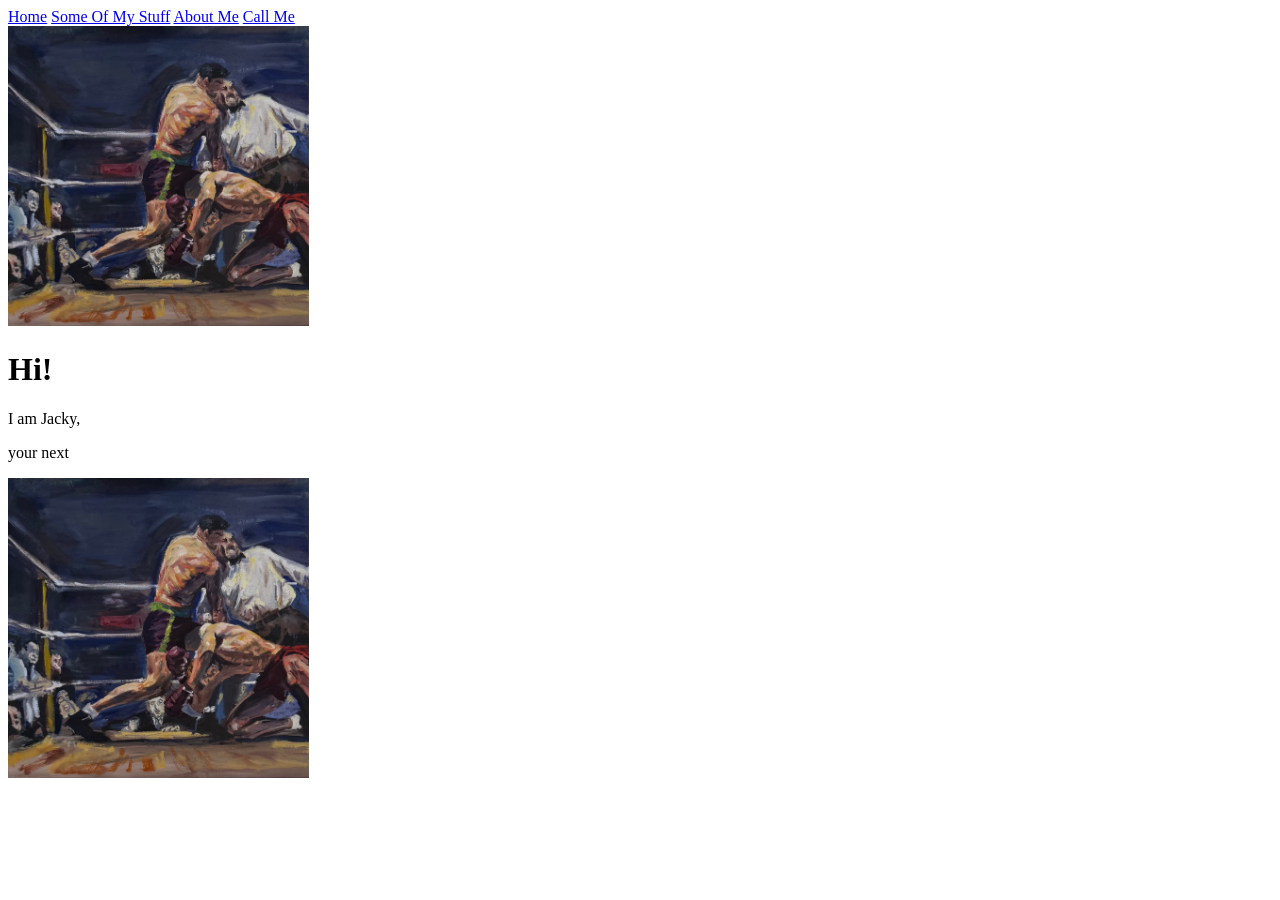
==== index.html @ 66e7a636 "Update html layout" ====
<!DOCTYPE html>
<html lang="en">
    <head>
        <meta charset="UTF-8">
        <meta name="viewport" content="width=device-width, initial-scale=1.0">
        <title>Jacky's Portfolio</title>
        <link rel="stylesheet" href="style.css">
    </head>
<body>
    <header>
        <nav aria-label="Primary">
            <a href="index.html" class="current">Home</a>
            <a href="projects.html">Some Of My Stuff</a>
            <a href="about.html">About Me</a>
            <a href="contact.html">Call Me</a>
        </nav>
    </header>

    <main>
        <img 
            src="assets/boxing.png" 
            alt="Photo of Jacky Lim"
            width="301"
            height="300"
        > 

        <h1>Hi!</h1>
        
        <p class="intro">I am Jacky,</p>
        <p class="intro">your next</p>

        <img 
            src="assets/boxing.png" 
            alt="Photo of Jacky Lim"
            width="301"
            height="300"
        > 
    </main>
    <footer>
        <!-- Footer content -->
    </footer>

</body>
</html>
---- style.css ----
/* Basic styles */

body {
	/* style for body */
}

h1 {
    /* style for h1 */
}

nav a {
    /* style for navigations */
}

footer {
    /* style for footer */
}

.button {
    /* style for buttons*/
}

.projects{

}

/* Specific styles */

nav a.current {
    /* style for current page navigation */
}

/* Interactive states */

nav a:hover,
.button:hover,
.projects:hover {
    /* Hover styles */
}

nav a:focus-visible,
.button:focus-visible,
.projects:focus-visible {
    /* Focus visible styles */
}
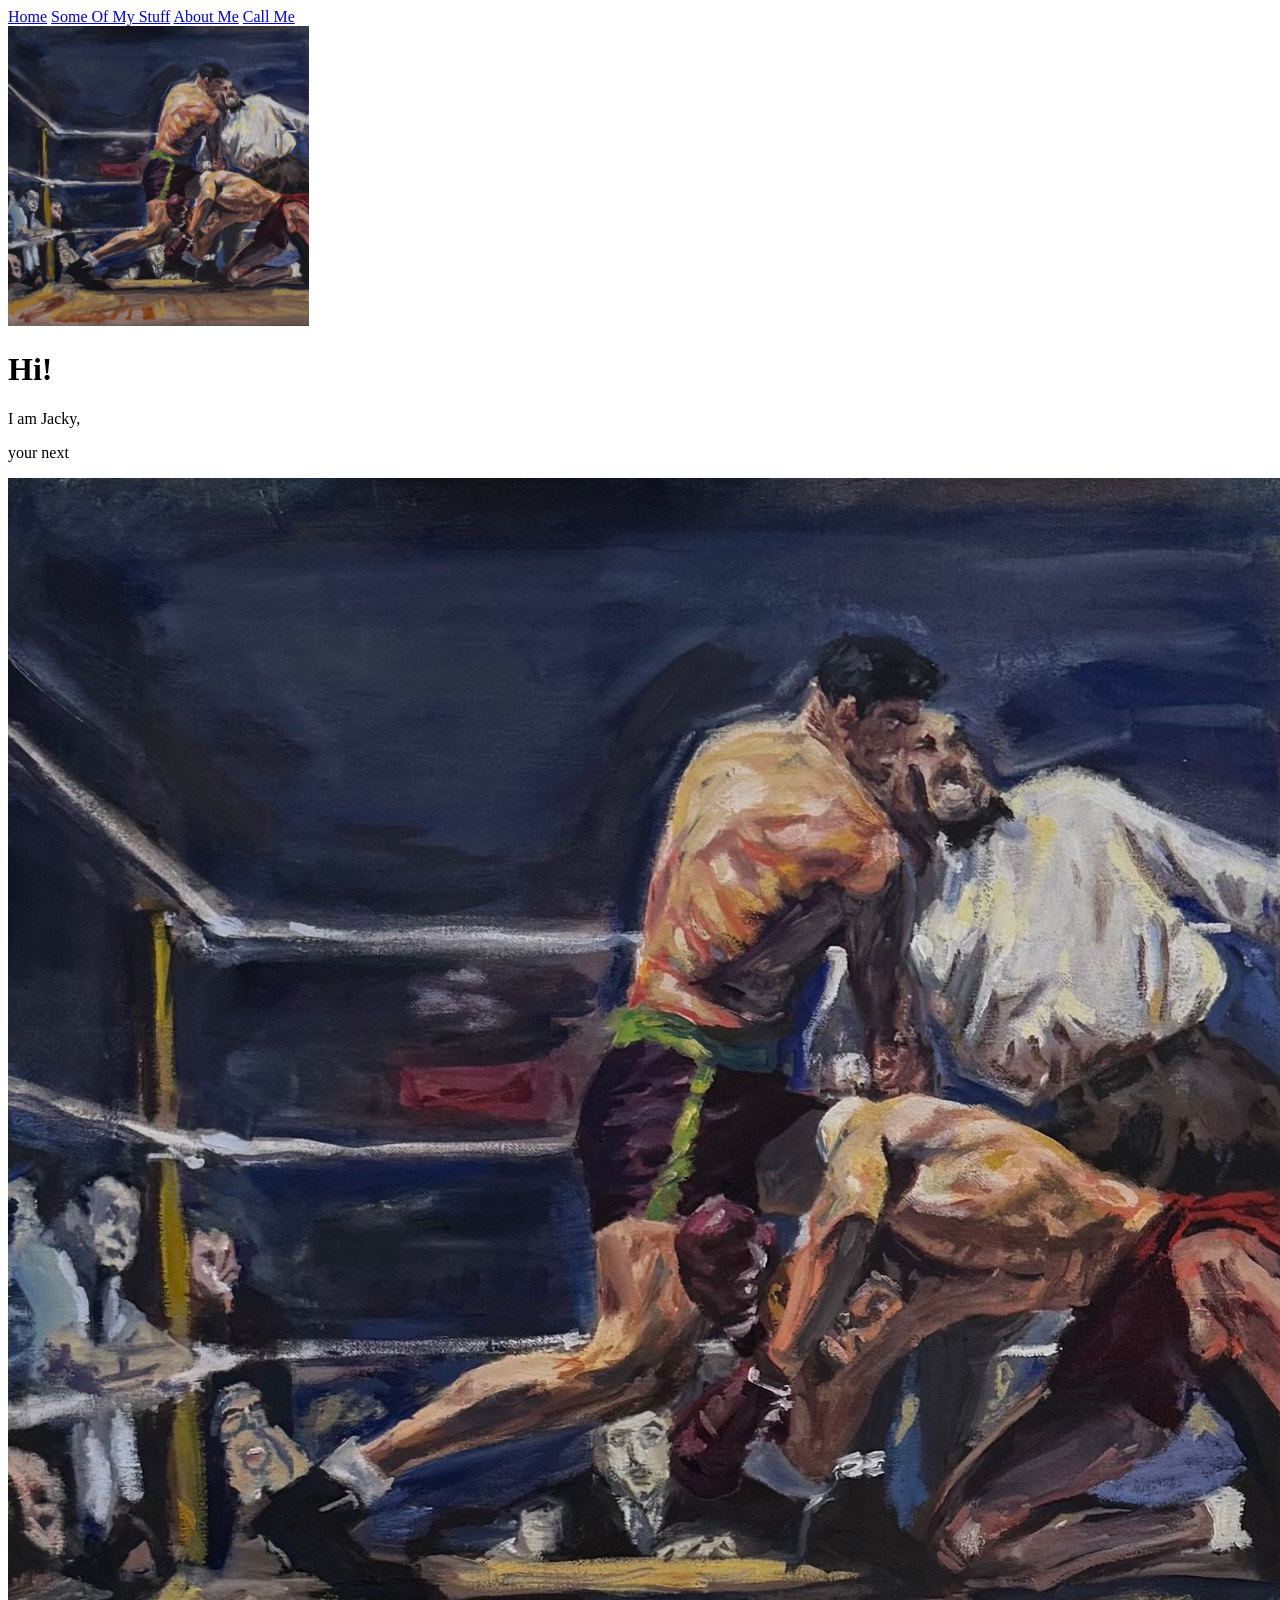
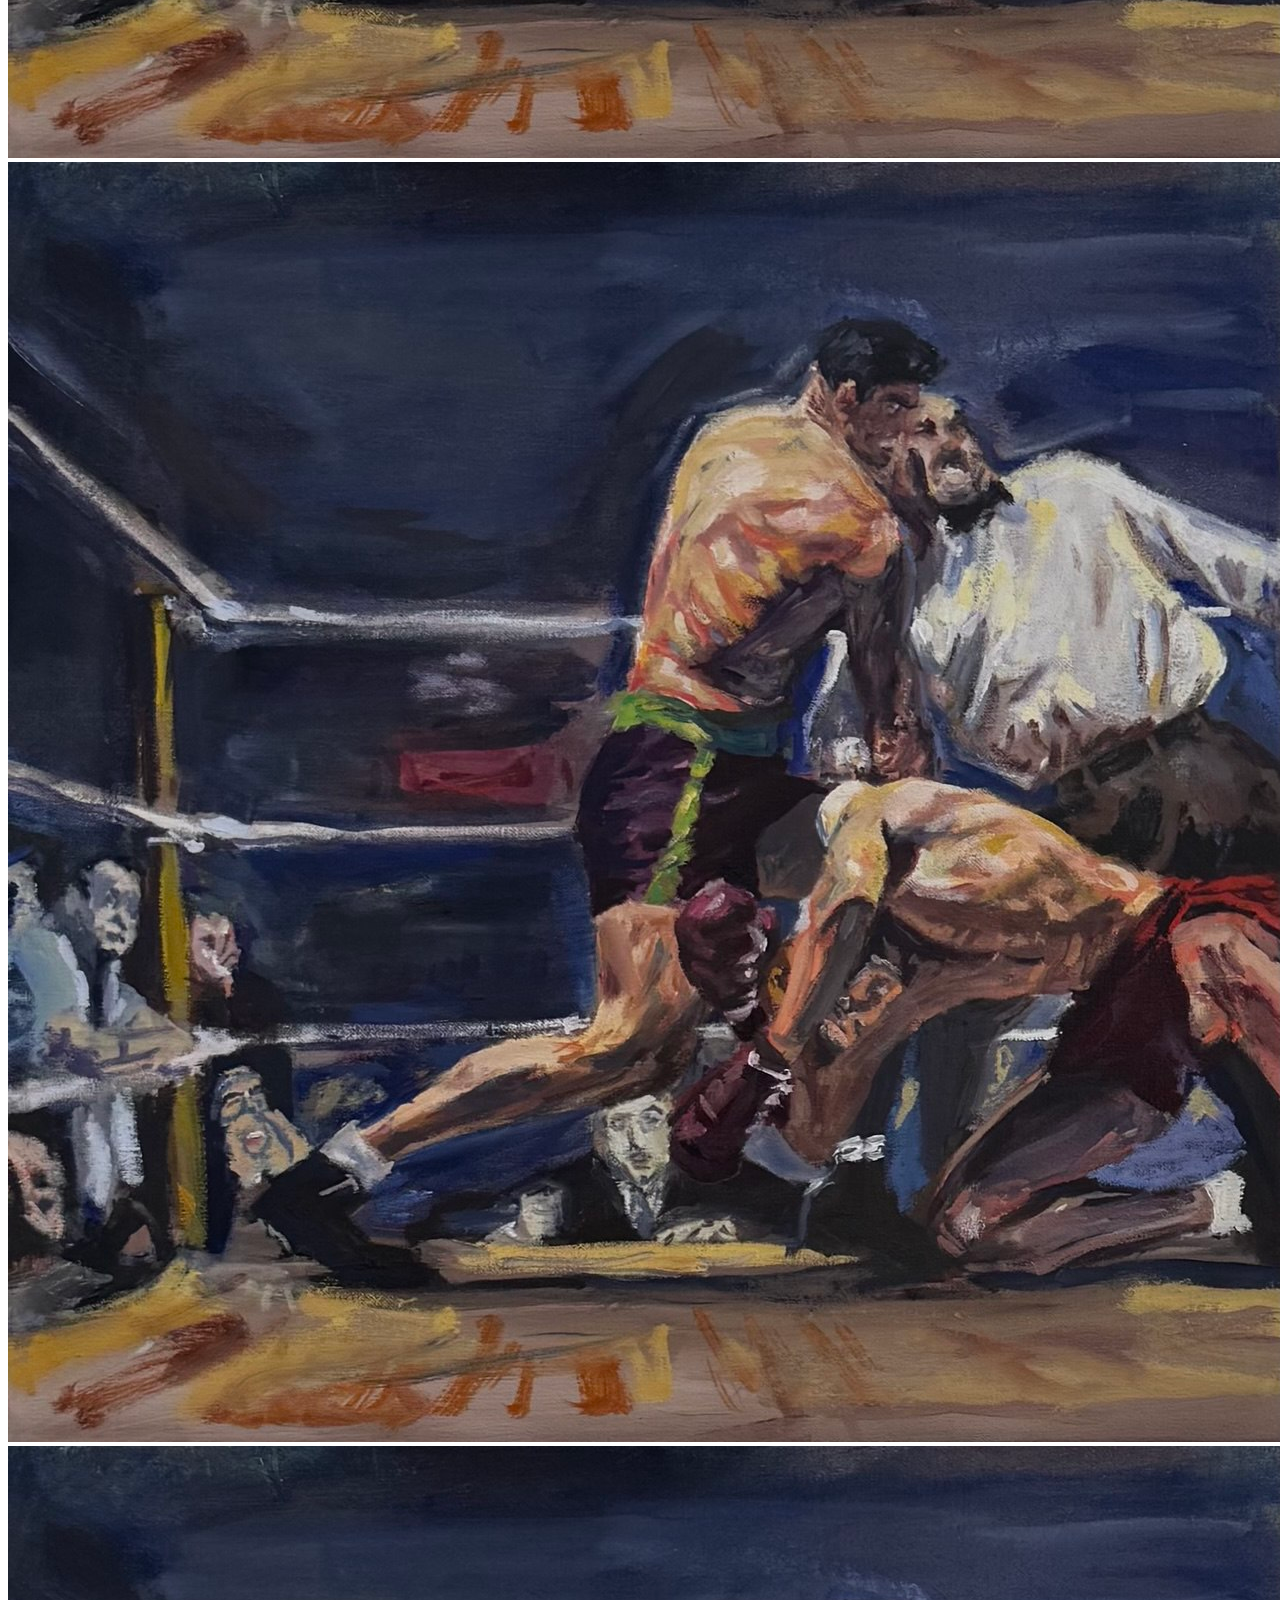
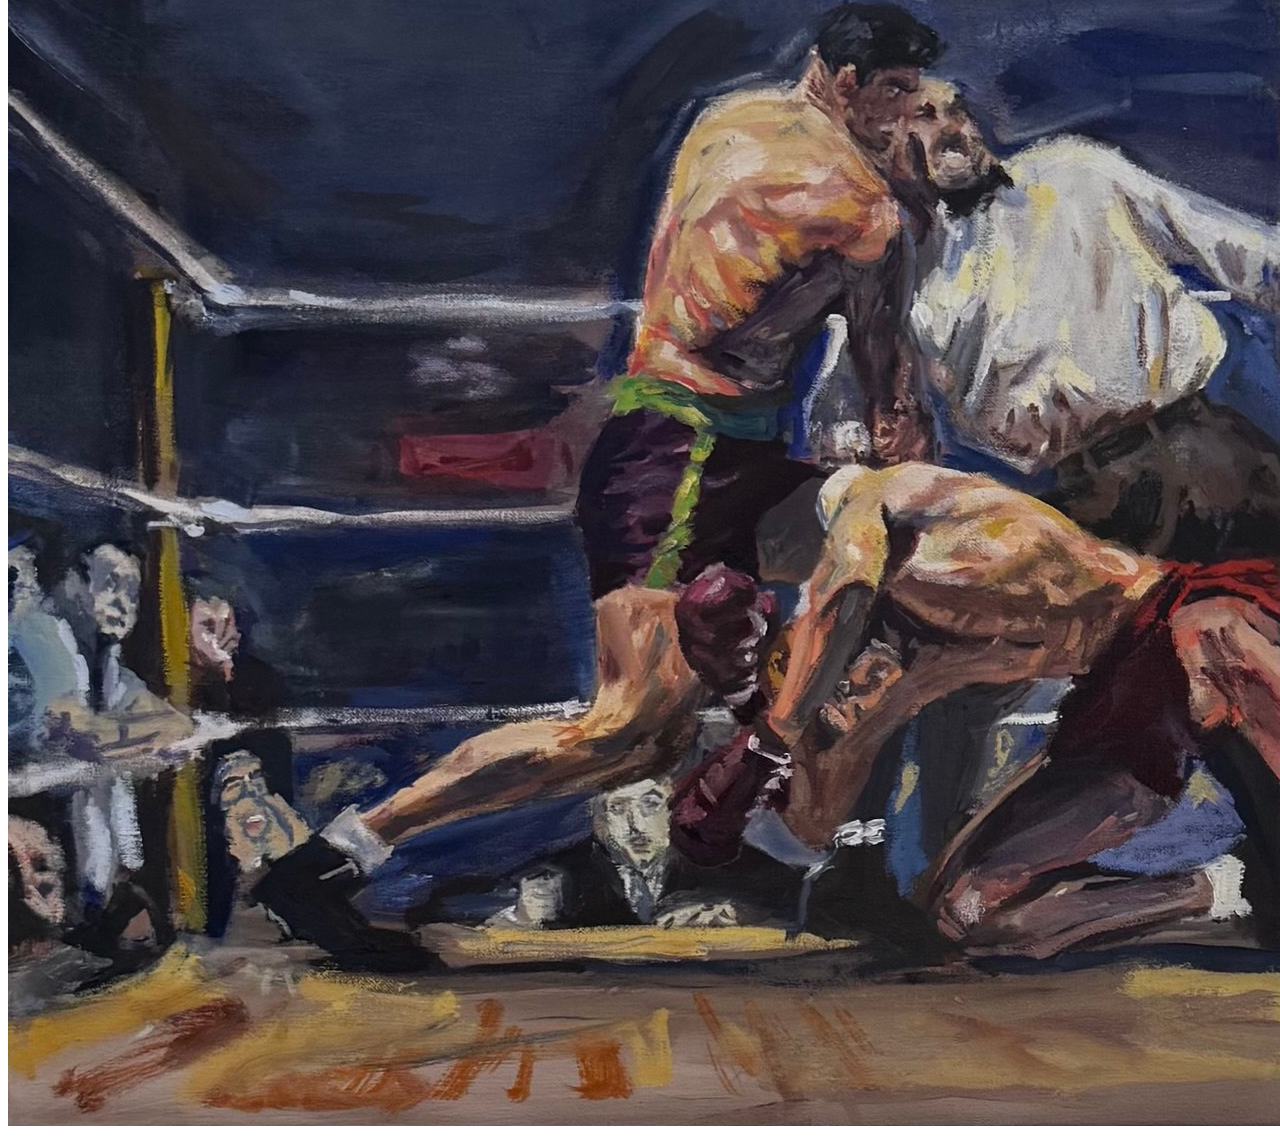
==== commit d9e47705: "Add carousel layout "jobtitle"" ====
--- a/index.html
+++ b/index.html
@@ -29,12 +29,11 @@
         <p class="intro">I am Jacky,</p>
         <p class="intro">your next</p>
 
-        <img 
-            src="assets/boxing.png" 
-            alt="Photo of Jacky Lim"
-            width="301"
-            height="300"
-        > 
+        <div class="JobTitle">
+            <Img id="JobPhoto" src="assets/boxing.png" alt="UI/Ux Designer">
+            <Img id="JobPhoto" src="assets/boxing.png" alt="Graphic Designer">
+            <Img id="JobPhoto" src="assets/boxing.png" alt="Creative Director"> 
+        </div>
     </main>
     <footer>
         <!-- Footer content -->
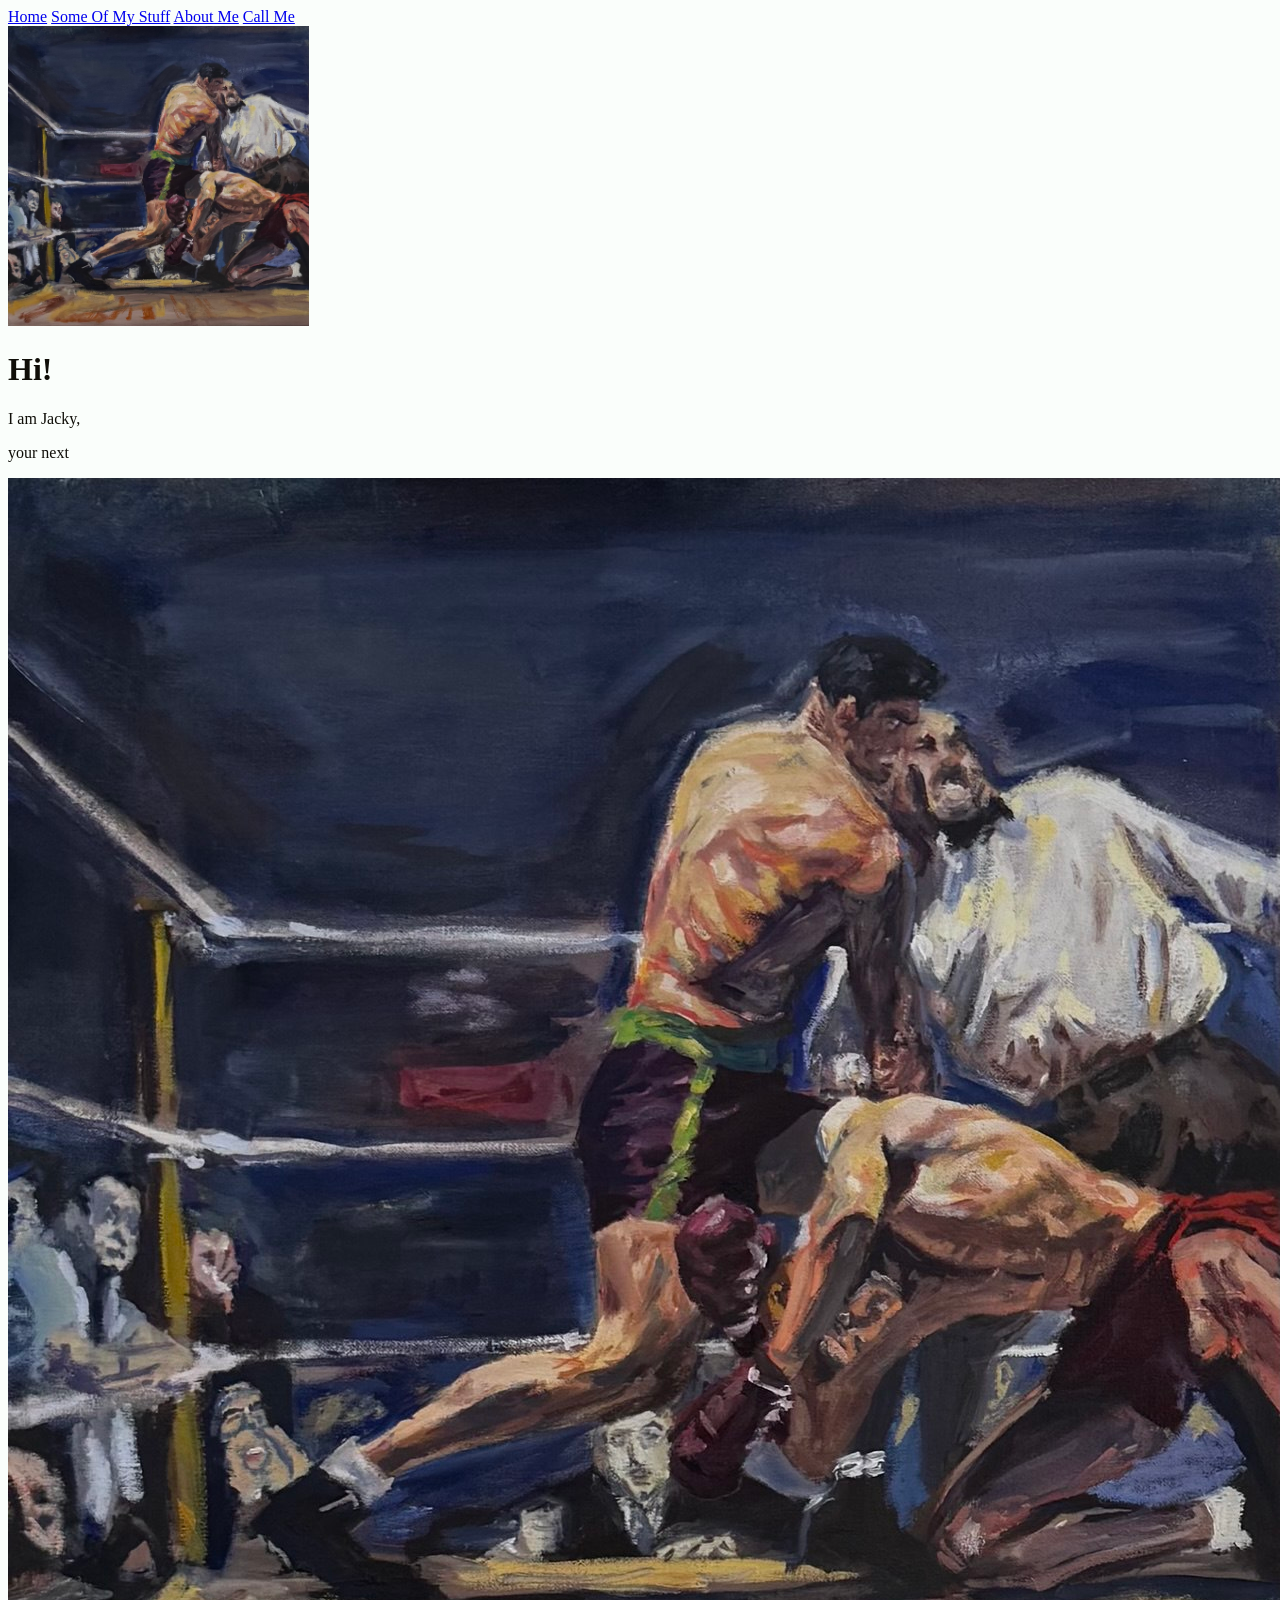
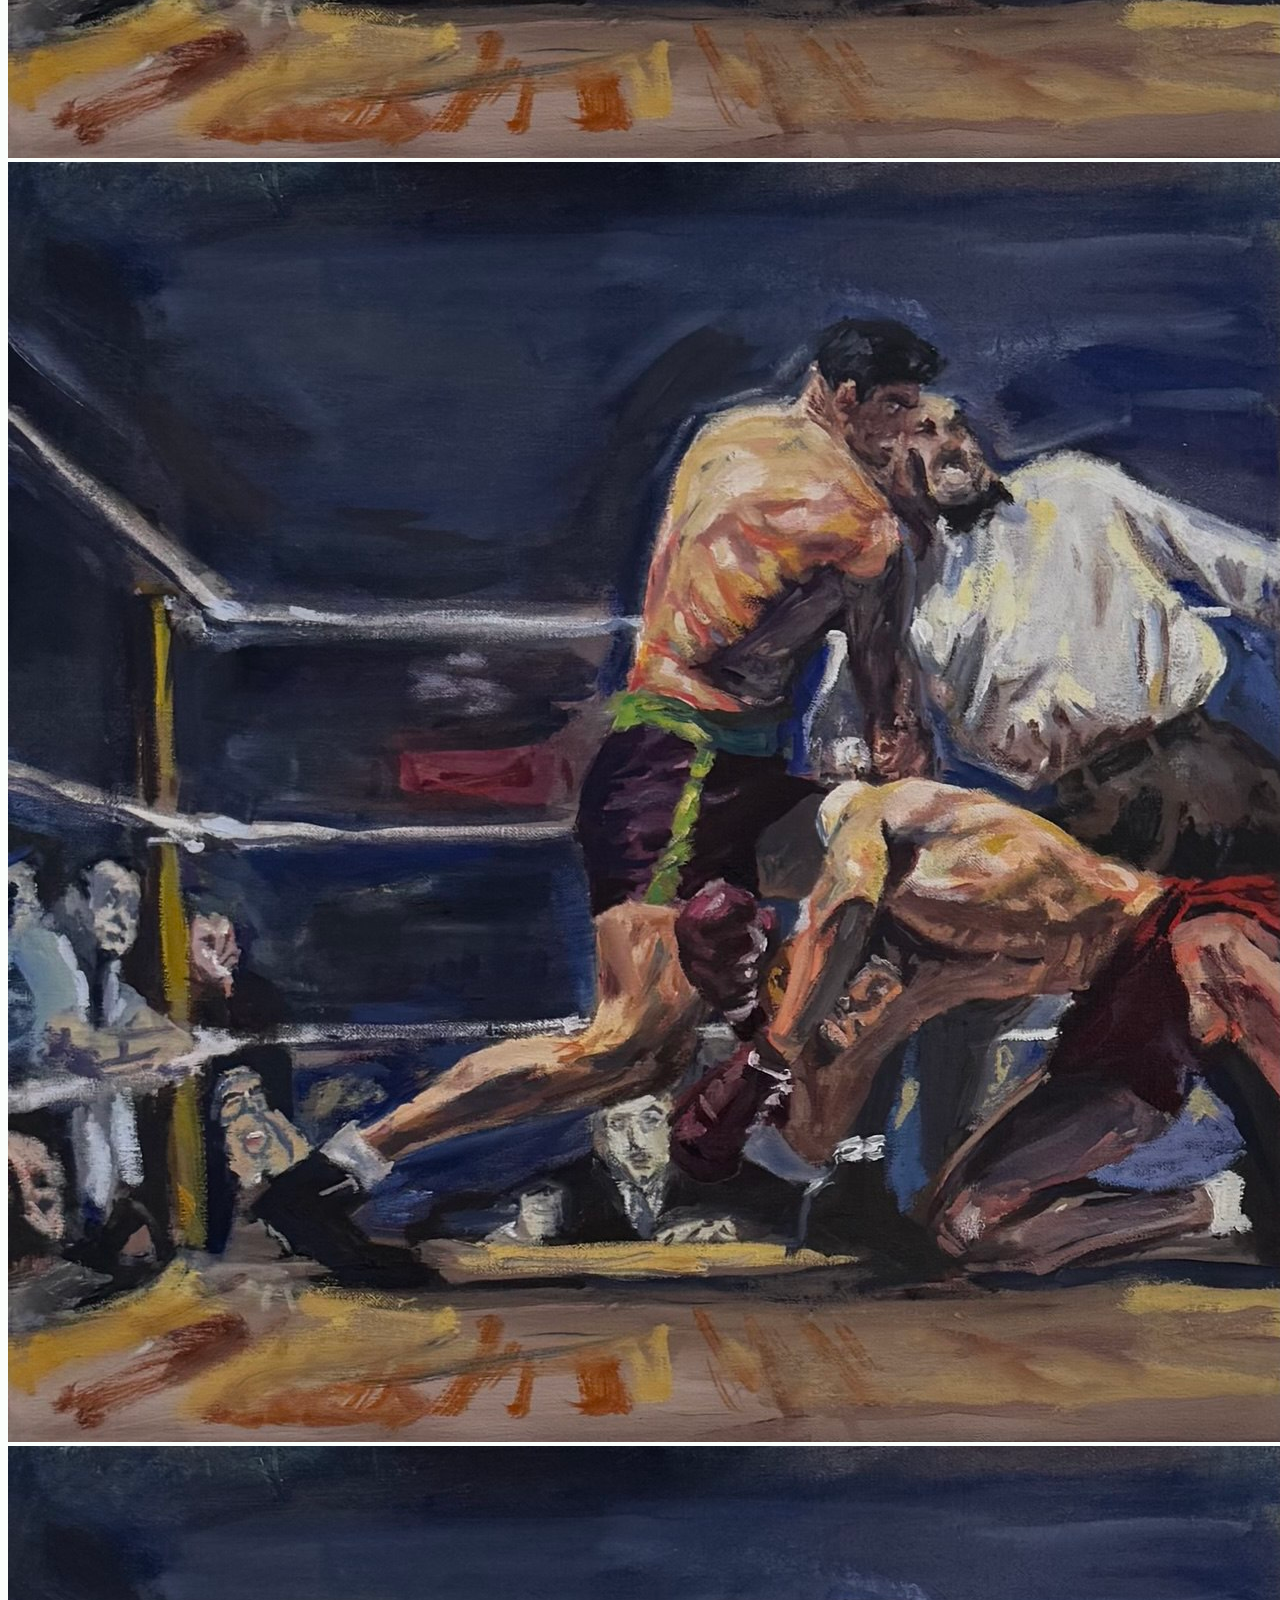
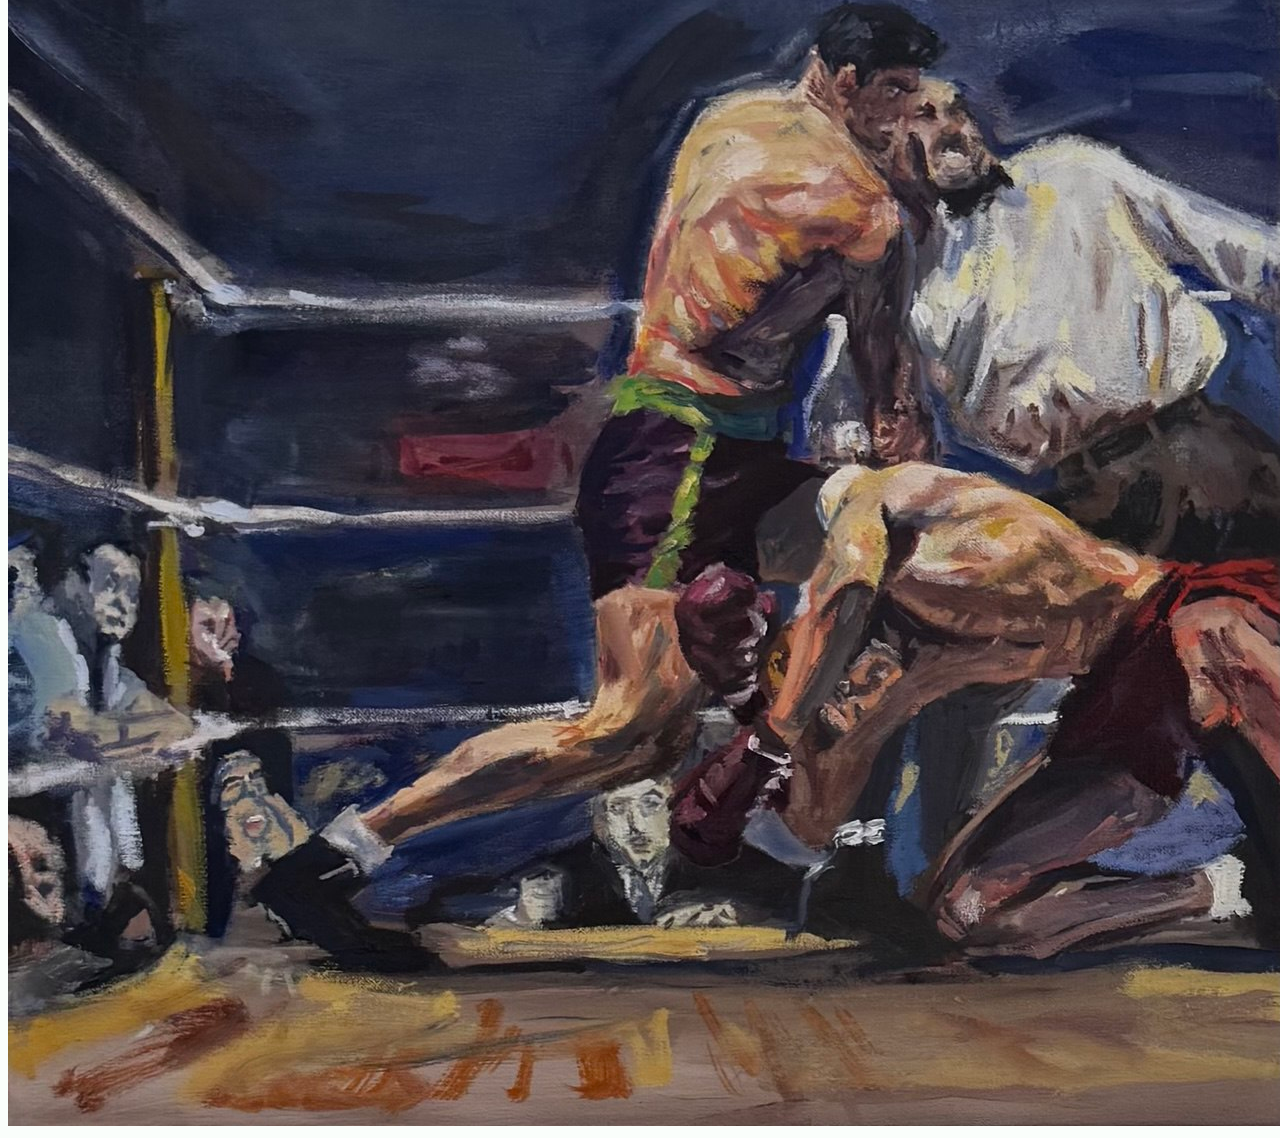
==== commit abfd2443: "update formatting" ====
--- a/index.html
+++ b/index.html
@@ -6,15 +6,16 @@
         <title>Jacky's Portfolio</title>
         <link rel="stylesheet" href="style.css">
     </head>
-<body>
-    <header>
-        <nav aria-label="Primary">
-            <a href="index.html" class="current">Home</a>
-            <a href="projects.html">Some Of My Stuff</a>
-            <a href="about.html">About Me</a>
-            <a href="contact.html">Call Me</a>
-        </nav>
-    </header>
+
+    <body>
+        <header>
+            <nav aria-label="Primary">
+                <a href="index.html" class="current">Home</a>
+                <a href="projects.html">Some Of My Stuff</a>
+                <a href="about.html">About Me</a>
+                <a href="contact.html">Call Me</a>
+            </nav>
+        </header>
 
     <main>
         <img 
@@ -35,9 +36,9 @@
             <Img id="JobPhoto" src="assets/boxing.png" alt="Creative Director"> 
         </div>
     </main>
+
     <footer>
         <!-- Footer content -->
     </footer>
-
-</body>
+    </body>
 </html>
--- a/style.css
+++ b/style.css
@@ -1,7 +1,13 @@
+:root {
+    --background: #fafefb;
+    --markerBlue: #002baa;
+    --matteBlack: #0f0e08;
+}
+
 /* Basic styles */
-
 body {
-	/* style for body */
+	background-color: var(--background);
+    color: var(--matteBlack)
 }
 
 h1 {
@@ -25,21 +31,19 @@
 }
 
 /* Specific styles */
-
 nav a.current {
     /* style for current page navigation */
 }
 
 /* Interactive states */
-
 nav a:hover,
 .button:hover,
 .projects:hover {
-    /* Hover styles */
+    color: var(--markerBlue)
 }
 
 nav a:focus-visible,
 .button:focus-visible,
 .projects:focus-visible {
-    /* Focus visible styles */
+    color: var(--markerBlue)
 }
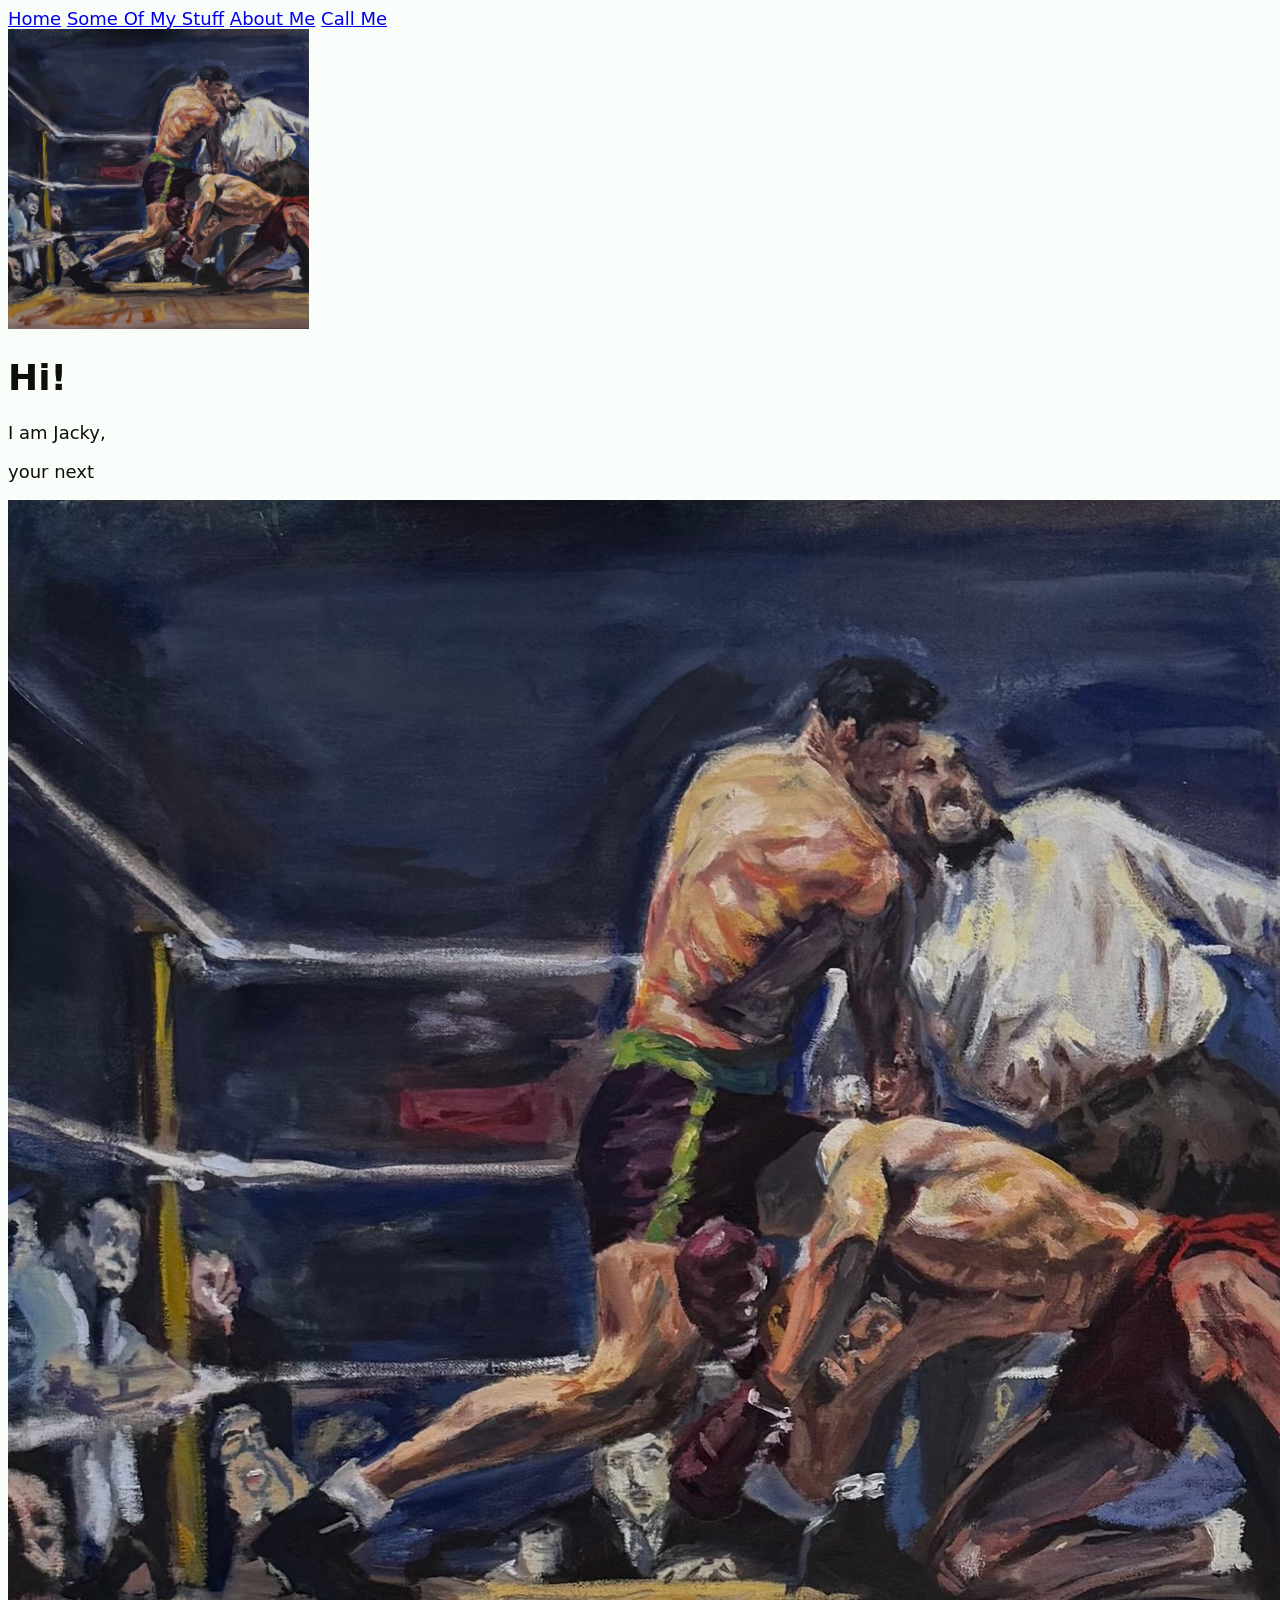
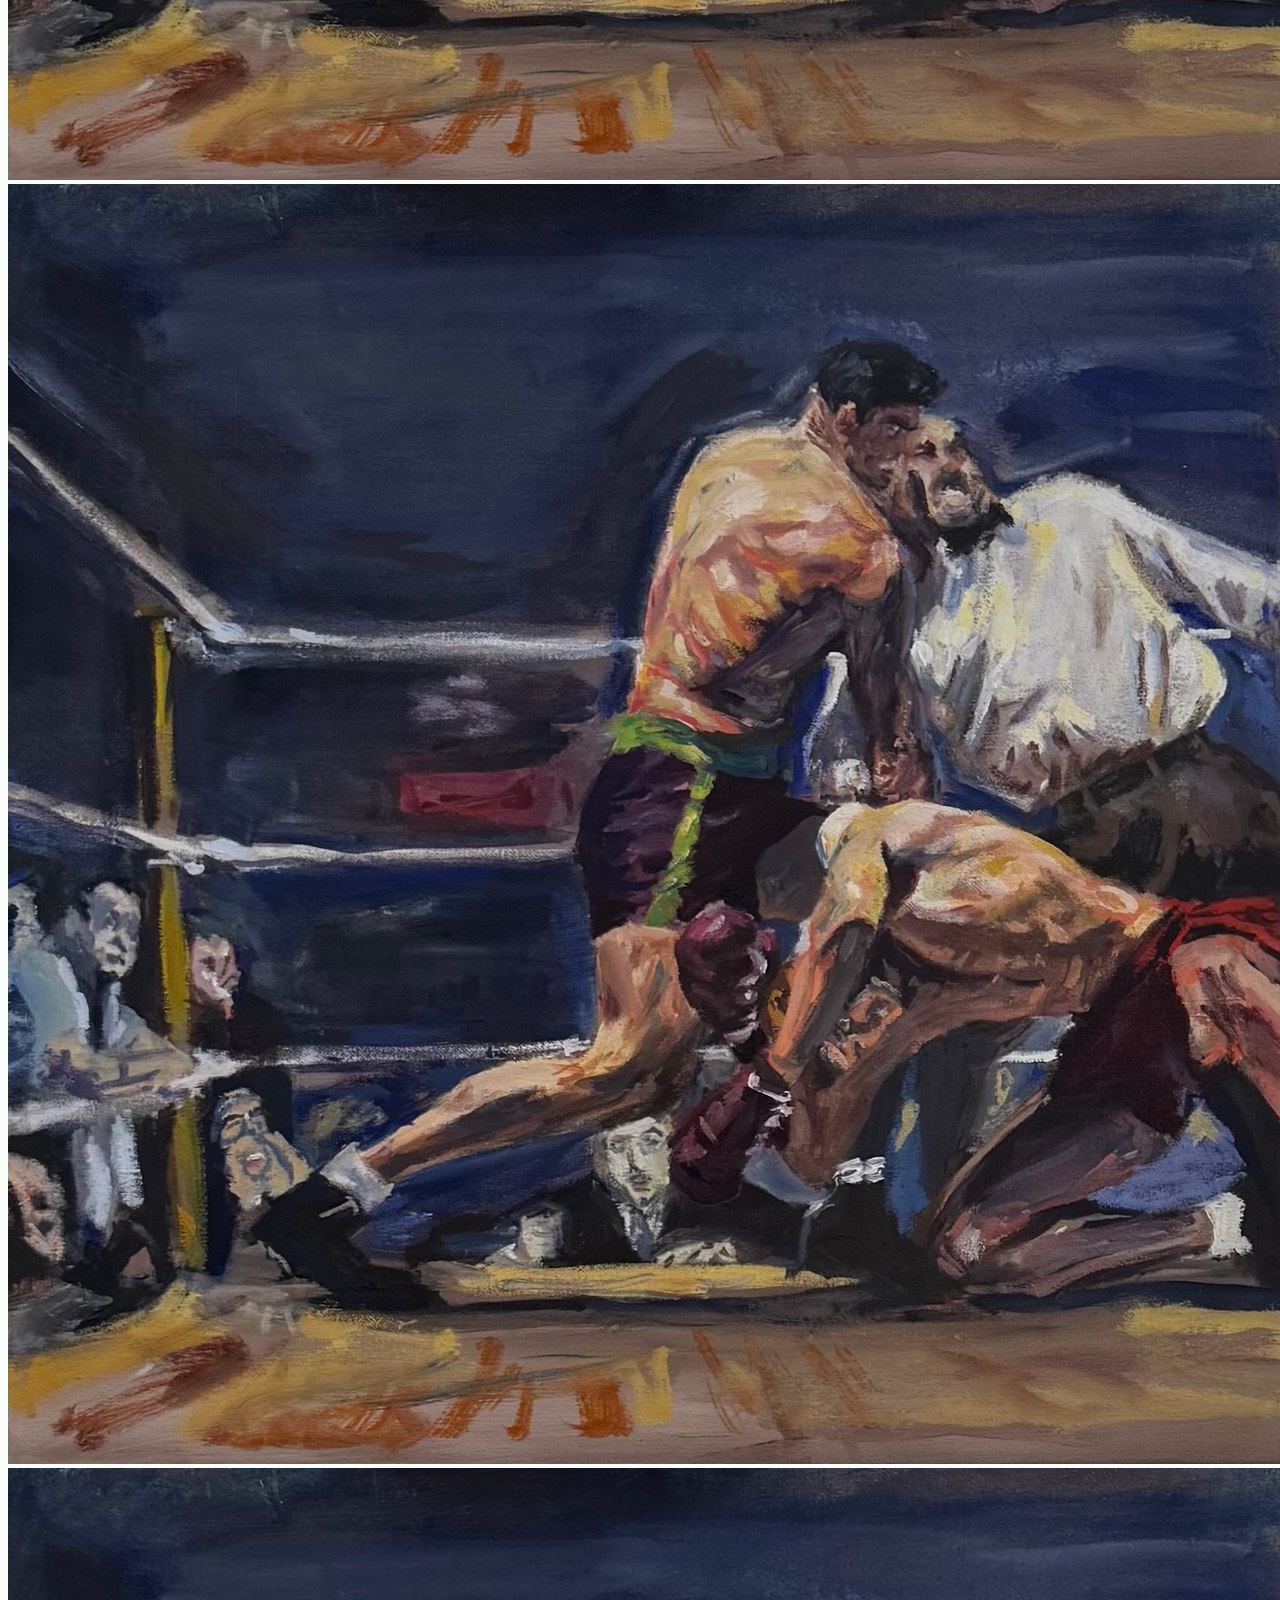
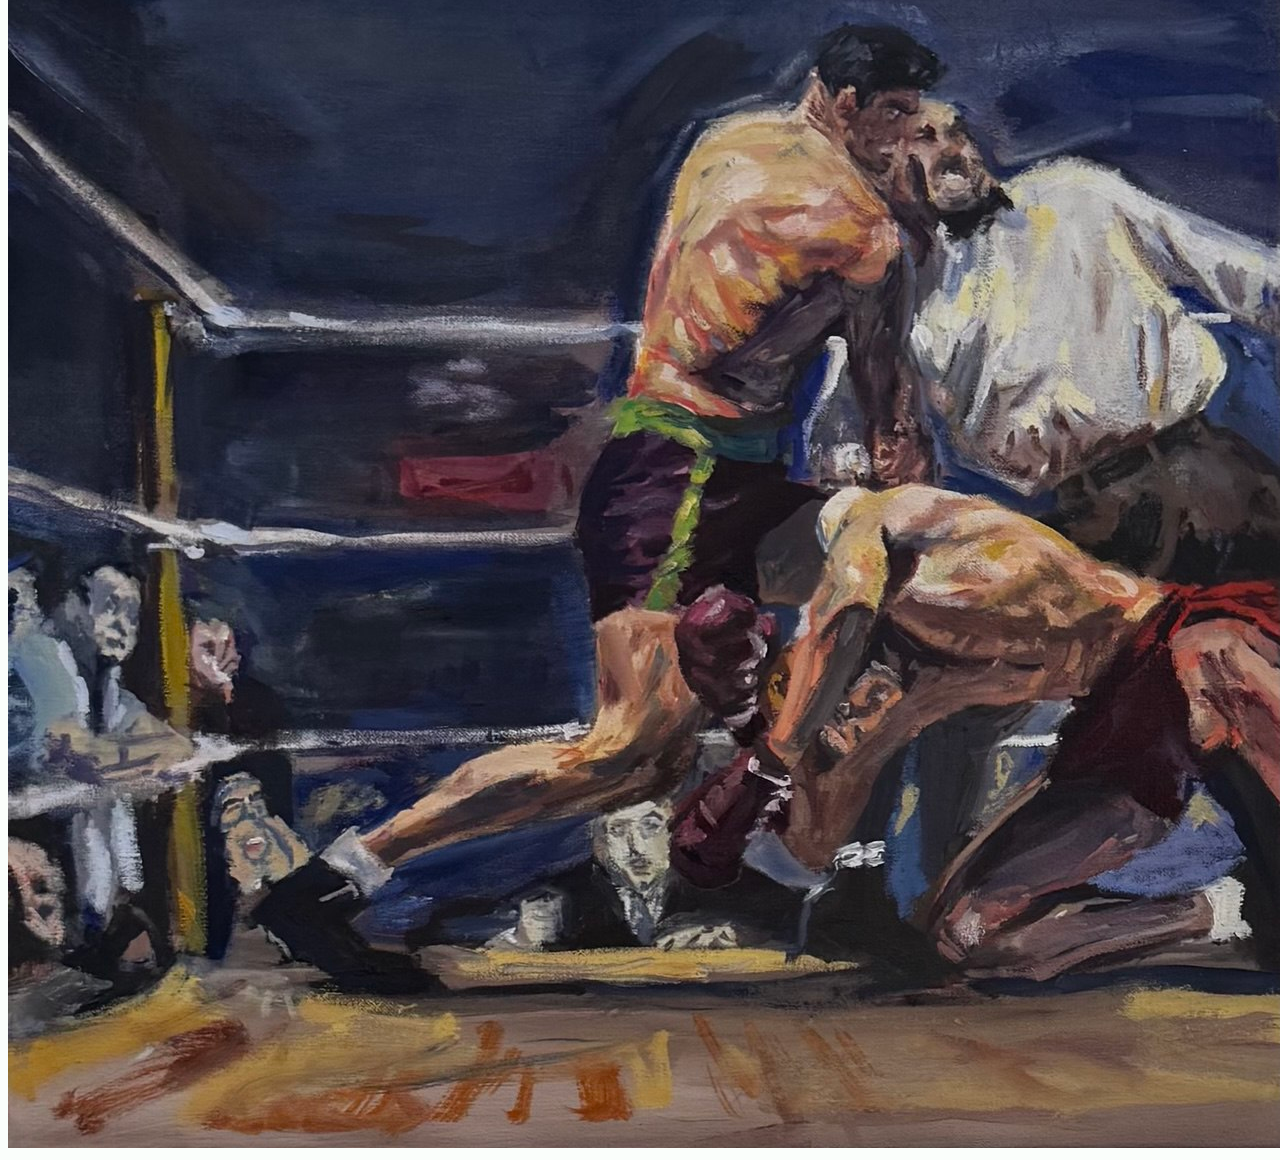
==== commit b1a1c123: "clean syntax" ====
--- a/index.html
+++ b/index.html
@@ -18,12 +18,10 @@
         </header>
 
     <main>
-        <img 
-            src="assets/boxing.png" 
+        <img src="assets/boxing.png" 
             alt="Photo of Jacky Lim"
             width="301"
-            height="300"
-        > 
+            height="300"> 
 
         <h1>Hi!</h1>
         
--- a/style.css
+++ b/style.css
@@ -1,17 +1,26 @@
+* { box-sizing: border-box; }
+
 :root {
+    /* Color System */
     --background: #fafefb;
-    --markerBlue: #002baa;
-    --matteBlack: #0f0e08;
+    --marker-blue: #002baa;
+    --matte-black: #0f0e08;
+    /* Font System Stack */
+    --font-size-small: 0.875rem;
+    --font-size-normal: 1.125rem;
+    --font-size-large: 1.4rem;
+    --font-height-small: 1.25;
+    --font-height-normal: 1.5;
 }
 
-/* Basic styles */
+/* //Basic styles// */
 body {
+        /* download google sans flex */
+    font-family: system-ui, -apple-system, BlinkMacSystemFont, 'Segoe UI', Roboto, Oxygen, Ubuntu, Cantarell, 'Open Sans', 'Helvetica Neue', sans-serif;
 	background-color: var(--background);
-    color: var(--matteBlack)
-}
-
-h1 {
-    /* style for h1 */
+        /* background-image: url(assets/StandinBG.webp); */
+    color: var(--matte-black);
+    font-size: var(--font-size-normal);
 }
 
 nav a {
@@ -26,9 +35,35 @@
     /* style for buttons*/
 }
 
-.projects{
+/*//Projects Styles//*/
+    /* Projects Labels */
+figcaption {
+    text-align: center;
+    padding: 0.75rem;
+}
+    /* Projects Page Horizontal Scroll */
+.projects {
+    display: flex;
+    overflow-x: auto;
+    gap: 1.25rem;
+    align-items: flex-end;
+}
 
+/*//About Styles//*/
+    /* About Segments */
+.about-section{
+    display: flex;
+    align-items: center;
+    gap: 1rem;
 }
+    /* About Fonts */
+.about-text {
+    font-size: var(--font-size-large);
+    line-height: var(--font-height-small);
+    max-width: 26ch;
+    text-align: center;
+}
+
 
 /* Specific styles */
 nav a.current {
@@ -39,11 +74,11 @@
 nav a:hover,
 .button:hover,
 .projects:hover {
-    color: var(--markerBlue)
+    color: var(--marker-blue);
 }
 
 nav a:focus-visible,
 .button:focus-visible,
 .projects:focus-visible {
-    color: var(--markerBlue)
+    color: var(--marker-blue);
 }
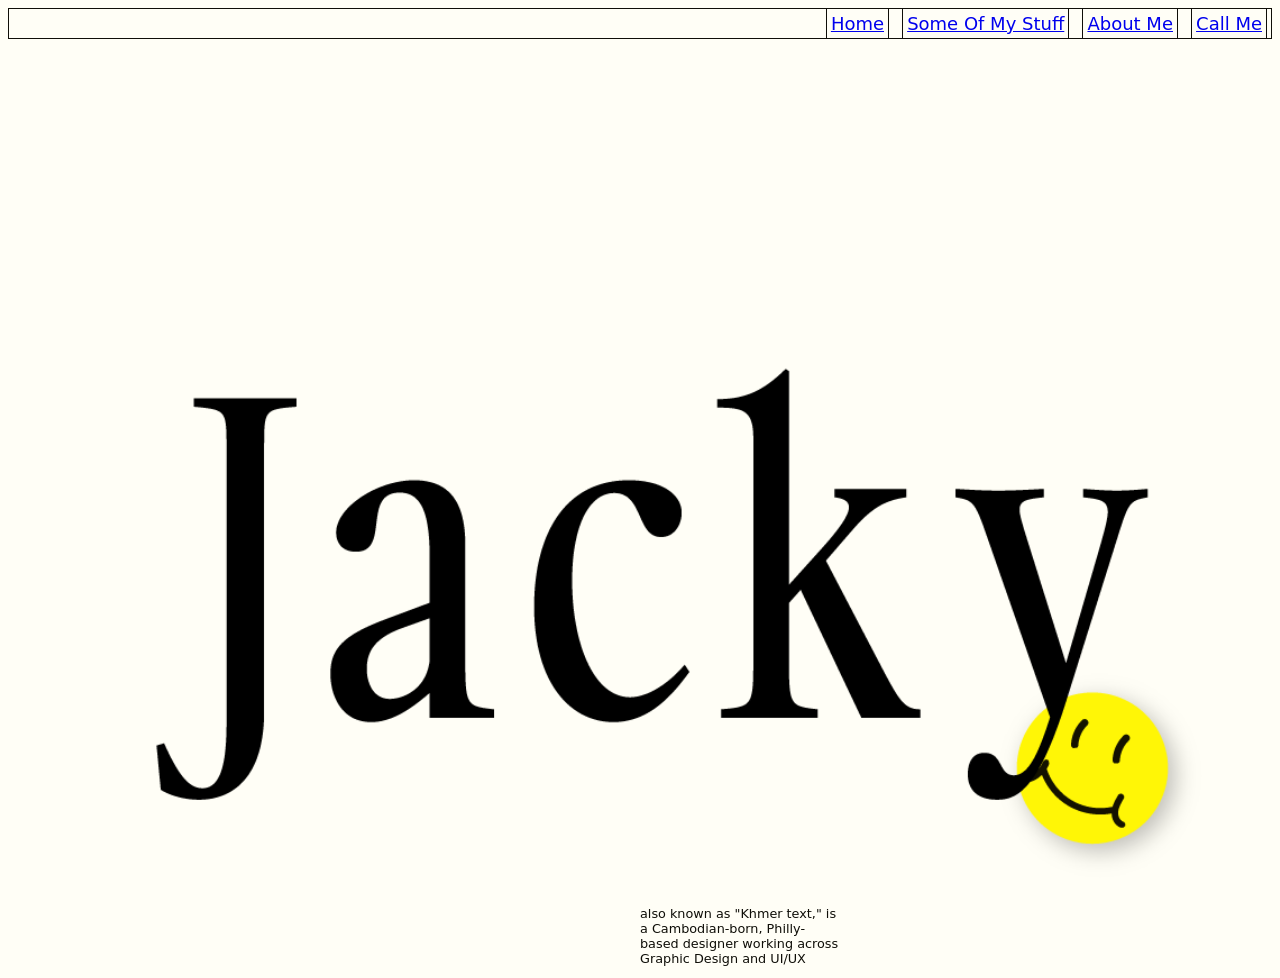
==== commit 6a5028c0: "improve index" ====
--- a/index.html
+++ b/index.html
@@ -18,21 +18,15 @@
         </header>
 
     <main>
-        <img src="assets/boxing.png" 
-            alt="Photo of Jacky Lim"
-            width="301"
-            height="300"> 
-
-        <h1>Hi!</h1>
-        
-        <p class="intro">I am Jacky,</p>
-        <p class="intro">your next</p>
-
-        <div class="JobTitle">
-            <Img id="JobPhoto" src="assets/boxing.png" alt="UI/Ux Designer">
-            <Img id="JobPhoto" src="assets/boxing.png" alt="Graphic Designer">
-            <Img id="JobPhoto" src="assets/boxing.png" alt="Creative Director"> 
-        </div>
+        <section class="hero-section">
+            <img src="assets/NameTitle.png" 
+                alt="Jacky"
+                class="center-img"
+                width="301"
+                >
+                
+            <p class="small-text">also known as "Khmer text," is a Cambodian-born, Philly-based designer working across Graphic Design and UI/UX</p>
+        </section>
     </main>
 
     <footer>
--- a/style.css
+++ b/style.css
@@ -1,16 +1,25 @@
-* { box-sizing: border-box; }
+/* Apply to All */
+* { 
+    box-sizing: border-box; 
+}
 
+/* Styling Token */
 :root {
     /* Color System */
-    --background: #fafefb;
+    --background: #fffef6;
     --marker-blue: #002baa;
     --matte-black: #0f0e08;
     /* Font System Stack */
-    --font-size-small: 0.875rem;
+    --font-size-small: .8rem;
     --font-size-normal: 1.125rem;
     --font-size-large: 1.4rem;
-    --font-height-small: 1.25;
-    --font-height-normal: 1.5;
+    --font-height-small: 1.25rem;
+    --font-height-normal: 1.5rem;
+    /* Spacing System */
+    --space-small: .5rem;
+    --space-base: 1rem;
+    --space-large: 1.5rem;
+    --space-huge: 3rem;
 }
 
 /* //Basic styles// */
@@ -20,11 +29,20 @@
 	background-color: var(--background);
         /* background-image: url(assets/StandinBG.webp); */
     color: var(--matte-black);
-    font-size: var(--font-size-normal);
+}
+
+/* //Main Styles// */
+nav{
+    text-align: right;
+    padding: calc(var(--space-small)/2);
+    border: 1px solid var(--matte-black);
 }
 
 nav a {
-    /* style for navigations */
+    font-size: var(--font-size-normal);
+    margin-left: var(--space-small);
+    padding: calc(var(--space-small)/2);
+    border: 1px solid var(--matte-black);
 }
 
 footer {
@@ -35,13 +53,20 @@
     /* style for buttons*/
 }
 
+/*//Index Styles//*/
+
+.center-img {
+    display: block;
+    width: 100%;
+    margin-inline: auto;
+}
 /*//Projects Styles//*/
-    /* Projects Labels */
+/* Projects Labels */
 figcaption {
     text-align: center;
     padding: 0.75rem;
 }
-    /* Projects Page Horizontal Scroll */
+/* Projects Page Horizontal Scroll */
 .projects {
     display: flex;
     overflow-x: auto;
@@ -50,13 +75,13 @@
 }
 
 /*//About Styles//*/
-    /* About Segments */
+/* About Segments */
 .about-section{
     display: flex;
     align-items: center;
     gap: 1rem;
 }
-    /* About Fonts */
+/* About Fonts */
 .about-text {
     font-size: var(--font-size-large);
     line-height: var(--font-height-small);
@@ -81,4 +106,15 @@
 .button:focus-visible,
 .projects:focus-visible {
     color: var(--marker-blue);
-}+}
+
+.small-text {
+    font-size: var(--font-size-small);
+    /* margin-left: calc(var(--space-huge)*3); */
+    margin-left: 50%;
+    max-width: 25ch;
+}
+
+.hero-section{
+    margin-top: 30vh;
+}
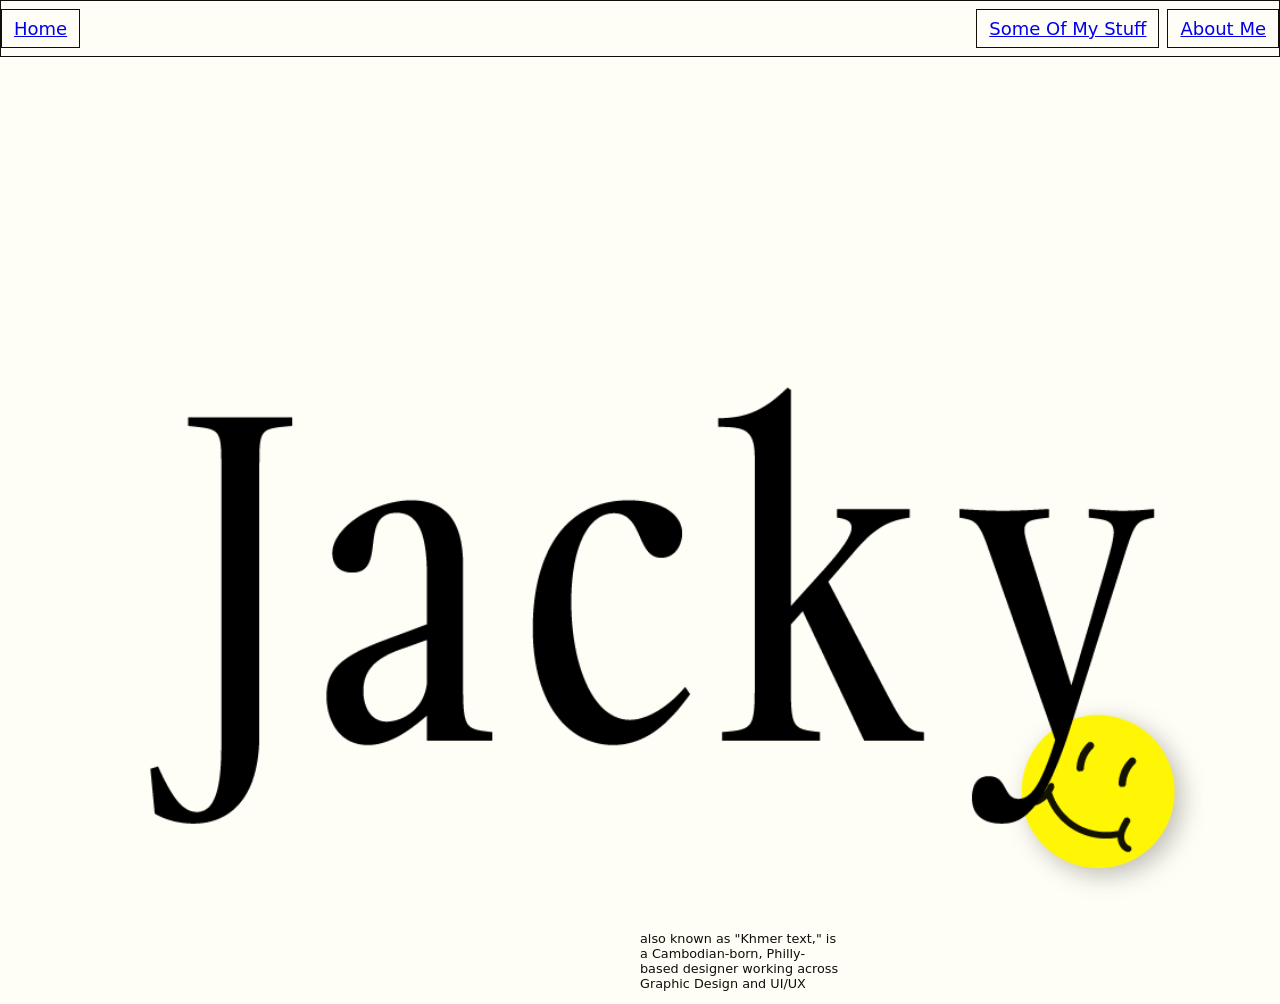
==== commit 8c9b2715: "remove contact" ====
--- a/index.html
+++ b/index.html
@@ -10,10 +10,9 @@
     <body>
         <header>
             <nav aria-label="Primary">
-                <a href="index.html" class="current">Home</a>
+                <a href="index.html" class="logo">Home</a>
                 <a href="projects.html">Some Of My Stuff</a>
                 <a href="about.html">About Me</a>
-                <a href="contact.html">Call Me</a>
             </nav>
         </header>
 
--- a/style.css
+++ b/style.css
@@ -29,20 +29,27 @@
 	background-color: var(--background);
         /* background-image: url(assets/StandinBG.webp); */
     color: var(--matte-black);
+    margin: 0;
 }
 
 /* //Main Styles// */
 nav{
-    text-align: right;
-    padding: calc(var(--space-small)/2);
+    display: flex;
+    align-items: center;
+    padding: .5rem 0 .5rem;
     border: 1px solid var(--matte-black);
 }
 
 nav a {
     font-size: var(--font-size-normal);
     margin-left: var(--space-small);
-    padding: calc(var(--space-small)/2);
+    padding: .5rem .75rem .5rem;
     border: 1px solid var(--matte-black);
+}
+
+nav a.logo {
+    margin-left: 0;
+    margin-right: auto;
 }
 
 footer {
@@ -89,12 +96,6 @@
     text-align: center;
 }
 
-
-/* Specific styles */
-nav a.current {
-    /* style for current page navigation */
-}
-
 /* Interactive states */
 nav a:hover,
 .button:hover,
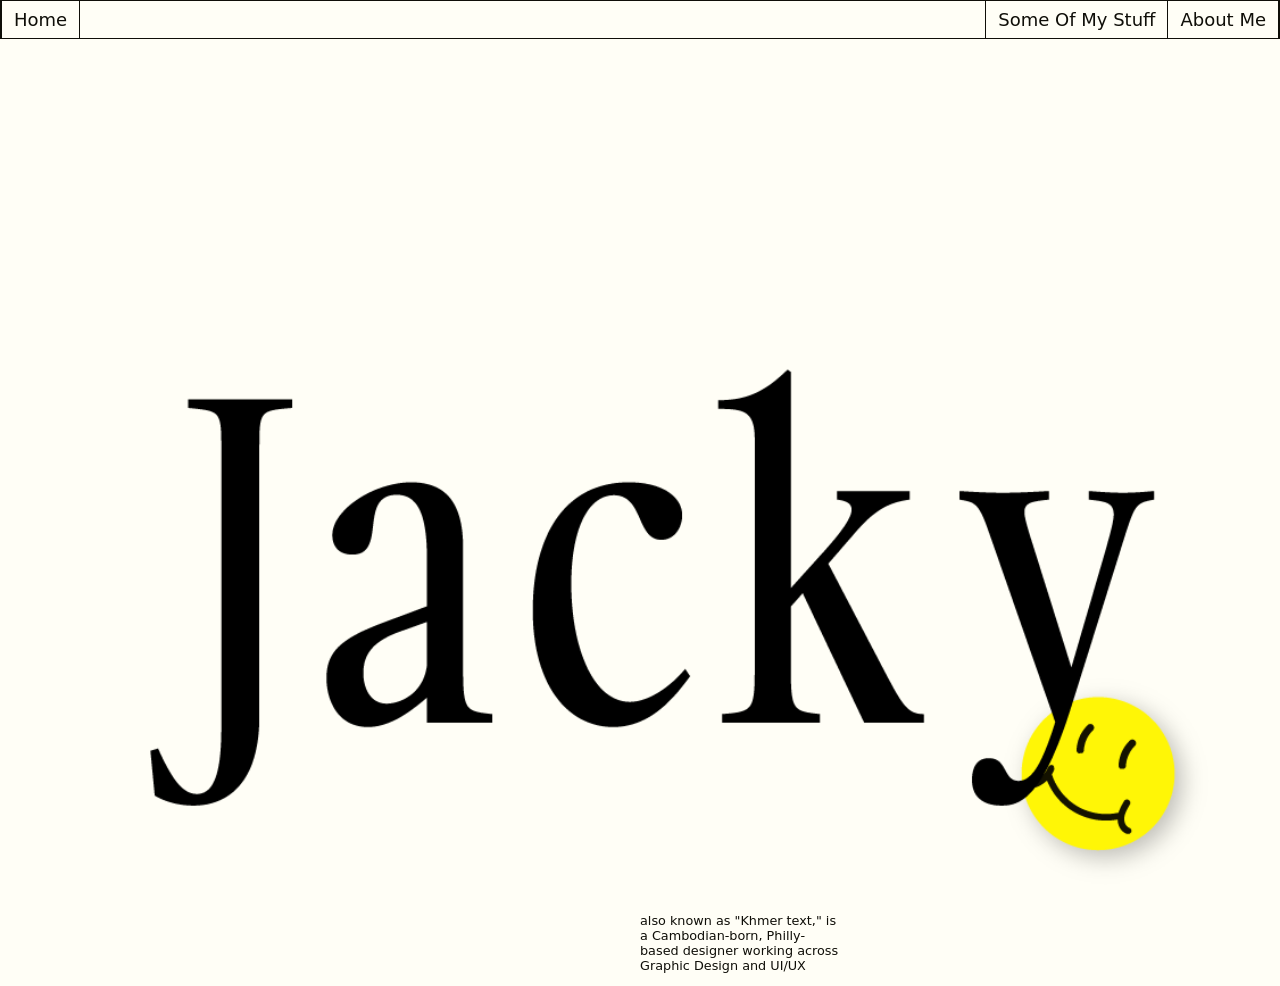
==== commit 727fe25e: "fix margin add link style" ====
--- a/index.html
+++ b/index.html
@@ -12,7 +12,7 @@
             <nav aria-label="Primary">
                 <a href="index.html" class="logo">Home</a>
                 <a href="projects.html">Some Of My Stuff</a>
-                <a href="about.html">About Me</a>
+                <a href="about.html" class="about-link">About Me</a>
             </nav>
         </header>
 
--- a/style.css
+++ b/style.css
@@ -36,15 +36,23 @@
 nav{
     display: flex;
     align-items: center;
-    padding: .5rem 0 .5rem;
+    padding: 0;
     border: 1px solid var(--matte-black);
 }
 
 nav a {
+    color: var(--matte-black);
+    text-decoration: none;
     font-size: var(--font-size-normal);
-    margin-left: var(--space-small);
+    margin-left: 0;
     padding: .5rem .75rem .5rem;
     border: 1px solid var(--matte-black);
+    border-top: 0;
+    border-bottom: 0;
+}
+
+nav a.about-link {
+    border-left: 0;
 }
 
 nav a.logo {
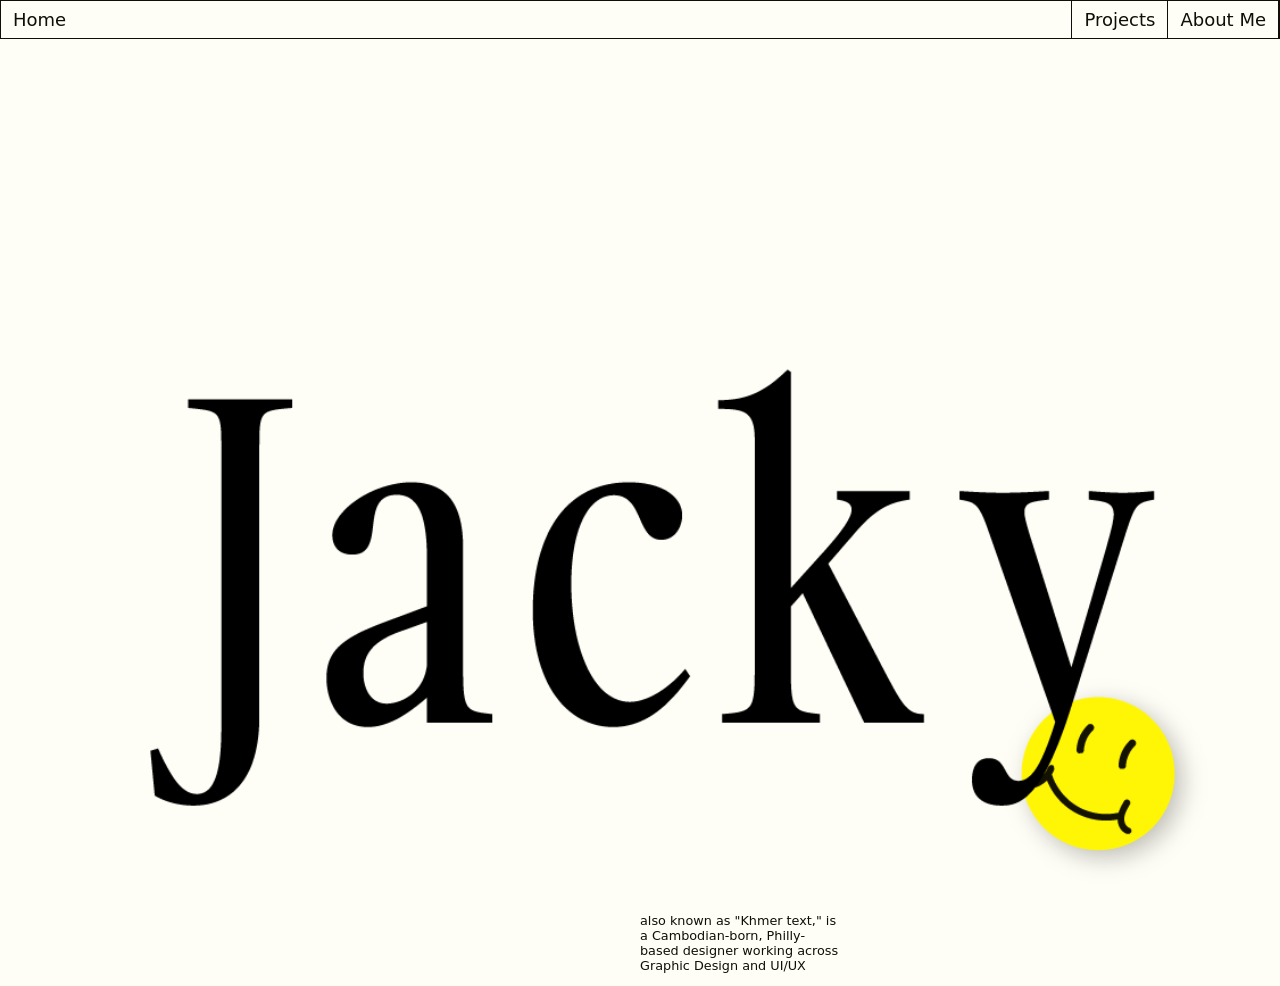
==== commit 17f8835b: "fix nav" ====
--- a/index.html
+++ b/index.html
@@ -11,7 +11,7 @@
         <header>
             <nav aria-label="Primary">
                 <a href="index.html" class="logo">Home</a>
-                <a href="projects.html">Some Of My Stuff</a>
+                <a href="projects.html">Projects</a>
                 <a href="about.html" class="about-link">About Me</a>
             </nav>
         </header>
--- a/style.css
+++ b/style.css
@@ -58,6 +58,7 @@
 nav a.logo {
     margin-left: 0;
     margin-right: auto;
+    border: none;
 }
 
 footer {
